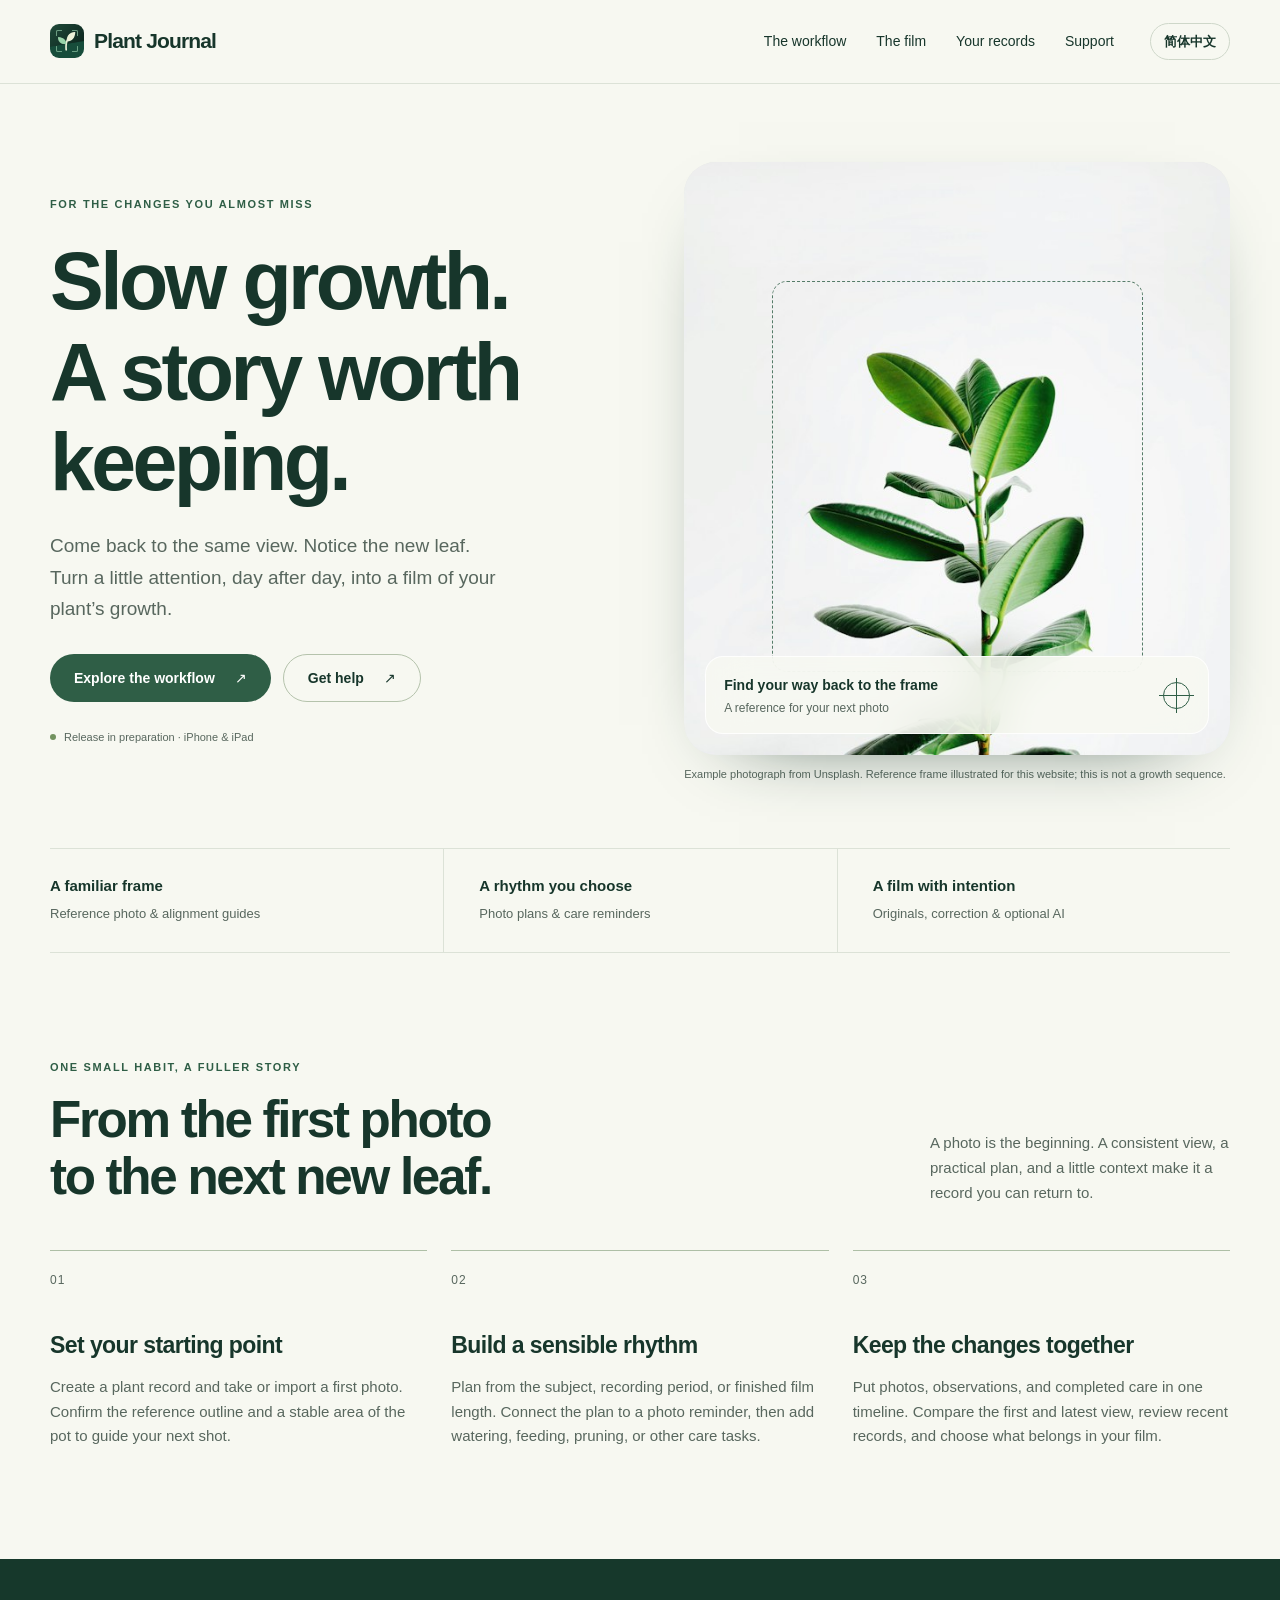
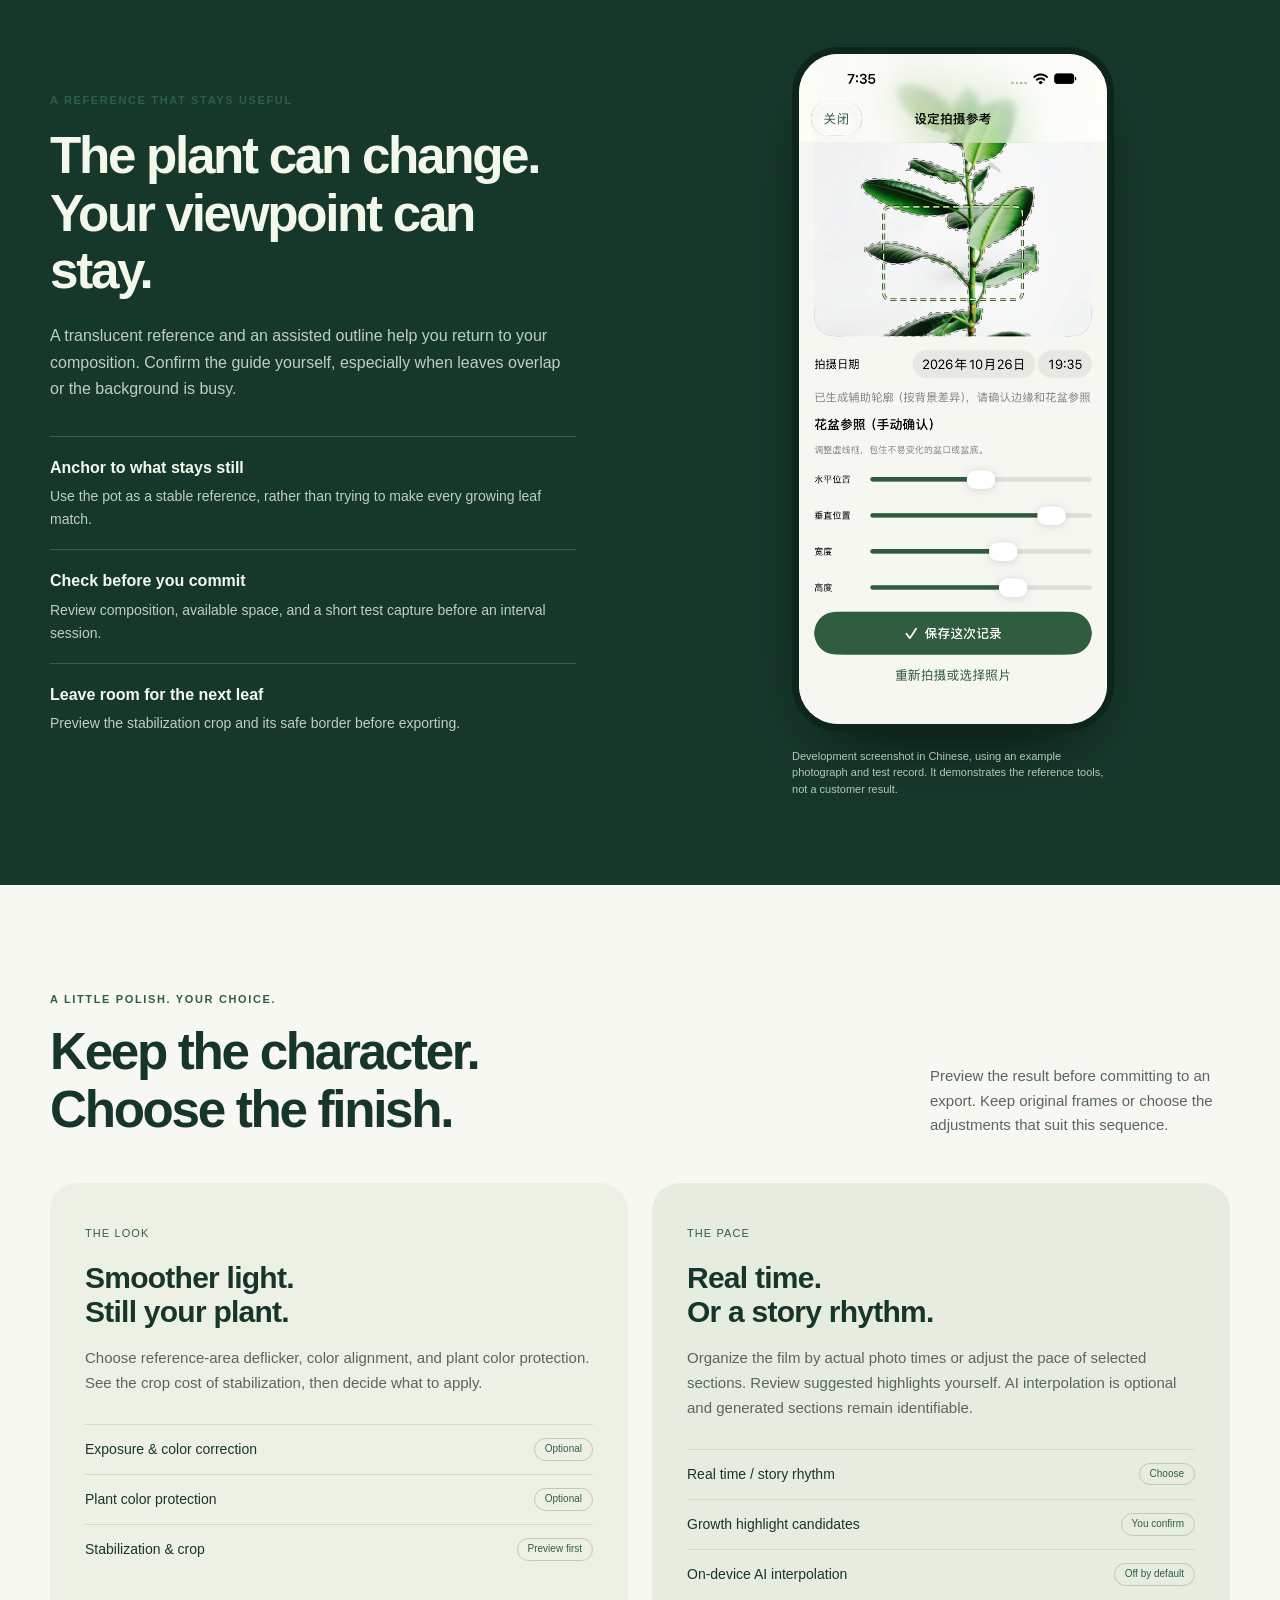
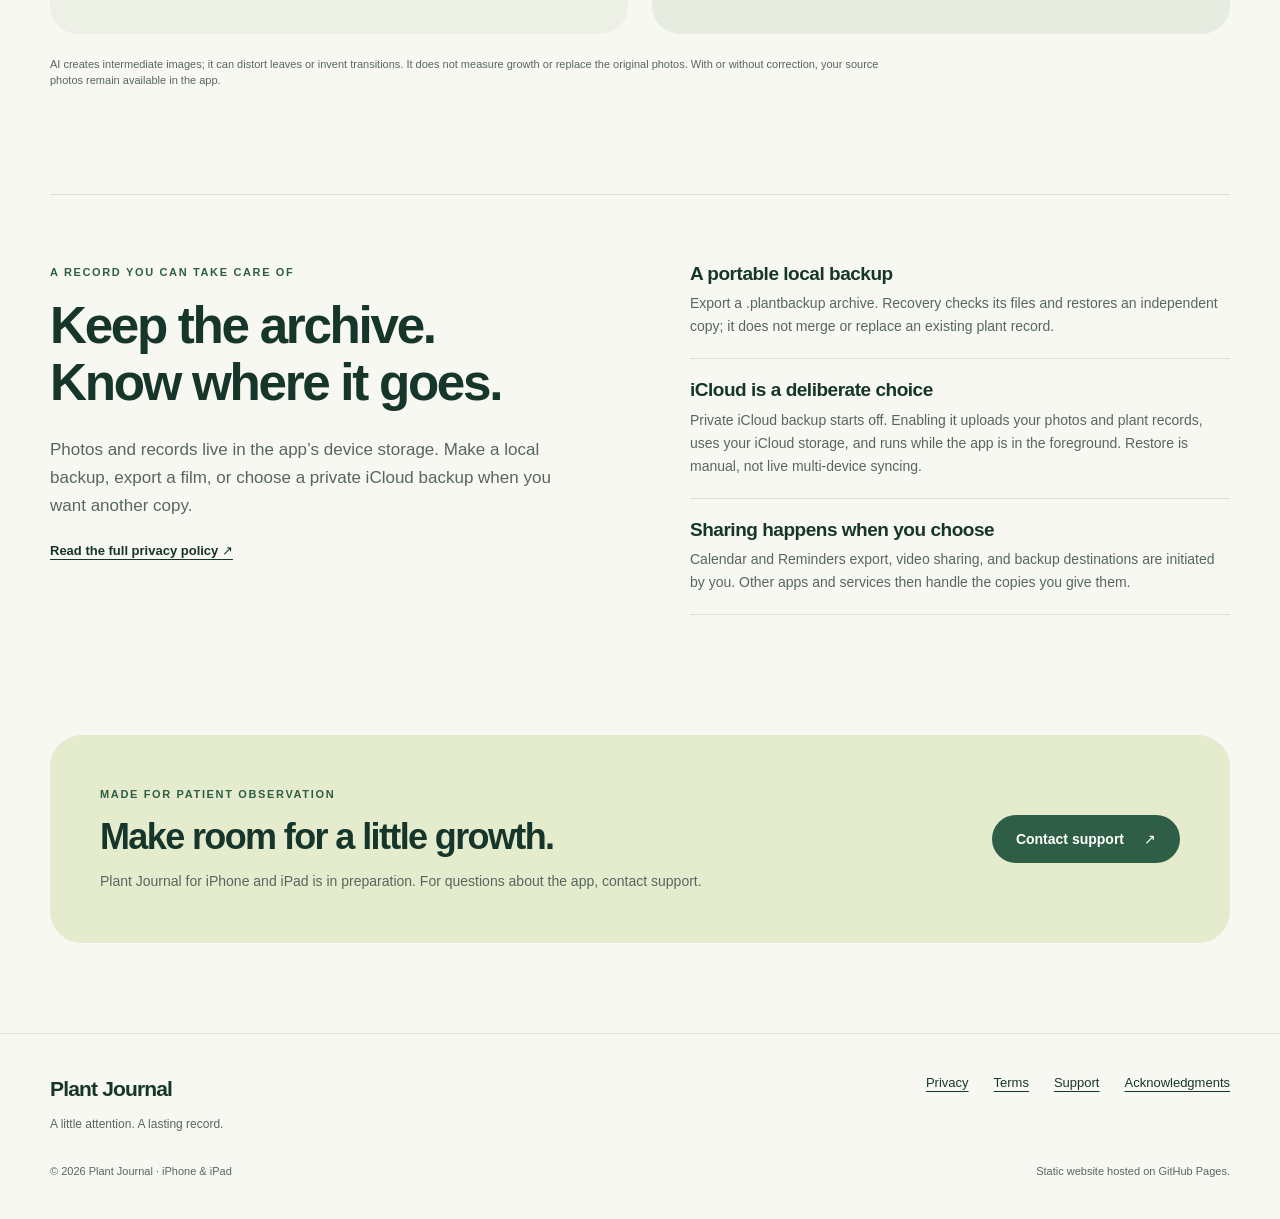
==== en/index.html @ 941551f2 "Publish bilingual Plant Journal website and policies" ====
<!doctype html>
<html lang="en">
<head>
<meta charset="utf-8"><meta name="viewport" content="width=device-width, initial-scale=1">
<title>Plant Journal — Make slow growth visible</title><meta name="description" content="Return to the same view, record plant care, and turn your plant photos into a considered time-lapse. An app for iPhone and iPad, currently in preparation.">
<meta name="theme-color" content="#f7f8f1"><meta name="color-scheme" content="light">
<link rel="canonical" href="https://guogxy.github.io/plant-journal/en/">
<link rel="alternate" hreflang="en" href="https://guogxy.github.io/plant-journal/en/">
<link rel="alternate" hreflang="zh-Hans" href="https://guogxy.github.io/plant-journal/zh/">
<link rel="alternate" hreflang="x-default" href="https://guogxy.github.io/plant-journal/">
<meta property="og:type" content="website"><meta property="og:title" content="Plant Journal — Make slow growth visible">
<meta property="og:description" content="Return to the same view, record plant care, and turn your plant photos into a considered time-lapse. An app for iPhone and iPad, currently in preparation."><meta property="og:url" content="https://guogxy.github.io/plant-journal/en/">
<meta property="og:locale" content="en_US">
<meta property="og:site_name" content="Plant Journal">
<meta name="twitter:card" content="summary"><link rel="stylesheet" href="../assets/site.css">
<link rel="icon" type="image/png" href="../assets/app-icon.png">
<link rel="apple-touch-icon" href="../assets/app-icon.png">
</head>
<body><a class="skip-link" href="#main">Skip to content</a>
<header class="site-header"><div class="wrap nav-inner">
<a class="wordmark" href="../en/" aria-label="Plant Journal"><img class="brand-icon" src="../assets/app-icon.png" width="34" height="34" alt="">Plant Journal</a>
<nav class="nav-links" aria-label="Main navigation"><a href="../en/#workflow">The workflow</a><a href="../en/#editing">The film</a><a href="../en/#data">Your records</a><a href="../en/support/">Support</a></nav>
<a class="language" href="../zh/" hreflang="zh-Hans" lang="zh-Hans" aria-label="切换到简体中文">简体中文</a>
</div></header>
<main id="main">
<div class="wrap"><section class="hero" aria-labelledby="hero-title">
<div class="hero-copy"><p class="eyebrow">For the changes you almost miss</p><h1 id="hero-title">Slow growth.<br>A story worth keeping.</h1><p>Come back to the same view. Notice the new leaf. Turn a little attention, day after day, into a film of your plant’s growth.</p>
<div class="actions"><a class="button" href="#workflow">Explore the workflow</a><a class="button secondary" href="support/">Get help</a></div><span class="status">Release in preparation · iPhone & iPad</span></div>
<figure class="hero-visual"><div class="photo-stage"><img src="../assets/reference-plant.jpg" width="900" height="676" alt="Green plant leaves against a pale background, with an illustrative reference frame" fetchpriority="high"><div class="viewfinder" aria-hidden="true"></div><div class="frame-label" aria-hidden="true"><div><strong>Find your way back to the frame</strong><span>A reference for your next photo</span></div><i class="crosshair"></i></div></div><figcaption class="visual-caption">Example photograph from Unsplash. Reference frame illustrated for this website; this is not a growth sequence.</figcaption></figure>
</section><div class="intro-band"><div class="intro-item"><b>A familiar frame</b><span>Reference photo &amp; alignment guides</span></div><div class="intro-item"><b>A rhythm you choose</b><span>Photo plans &amp; care reminders</span></div><div class="intro-item"><b>A film with intention</b><span>Originals, correction &amp; optional AI</span></div></div>
<section class="workflow" id="workflow" aria-labelledby="workflow-title"><div class="section-heading"><div><p class="eyebrow">One small habit, a fuller story</p><h2 id="workflow-title">From the first photo<br>to the next new leaf.</h2></div><p>A photo is the beginning. A consistent view, a practical plan, and a little context make it a record you can return to.</p></div><div class="workflow-grid"><article class="step"><span class="number">01</span><h3>Set your starting point</h3><p>Create a plant record and take or import a first photo. Confirm the reference outline and a stable area of the pot to guide your next shot.</p></article><article class="step"><span class="number">02</span><h3>Build a sensible rhythm</h3><p>Plan from the subject, recording period, or finished film length. Connect the plan to a photo reminder, then add watering, feeding, pruning, or other care tasks.</p></article><article class="step"><span class="number">03</span><h3>Keep the changes together</h3><p>Put photos, observations, and completed care in one timeline. Compare the first and latest view, review recent records, and choose what belongs in your film.</p></article></div></section></div>
<section class="dark-section" aria-labelledby="alignment-title"><div class="wrap detail-grid"><div class="detail-copy"><p class="eyebrow">A reference that stays useful</p><h2 id="alignment-title">The plant can change.<br>Your viewpoint can stay.</h2><p>A translucent reference and an assisted outline help you return to your composition. Confirm the guide yourself, especially when leaves overlap or the background is busy.</p><ul class="feature-list"><li><b>Anchor to what stays still</b><span>Use the pot as a stable reference, rather than trying to make every growing leaf match.</span></li><li><b>Check before you commit</b><span>Review composition, available space, and a short test capture before an interval session.</span></li><li><b>Leave room for the next leaf</b><span>Preview the stabilization crop and its safe border before exporting.</span></li></ul></div>
<figure class="screenshot-figure"><div class="phone-frame"><img src="../assets/reference-screen.png" width="1206" height="2622" loading="lazy" alt="Development app screen showing an extracted dashed plant outline and adjustable pot reference"></div><figcaption>Development screenshot in Chinese, using an example photograph and test record. It demonstrates the reference tools, not a customer result.</figcaption></figure></div></section>
<div class="wrap"><section class="editing" id="editing" aria-labelledby="editing-title"><div class="section-heading"><div><p class="eyebrow">A little polish. Your choice.</p><h2 id="editing-title">Keep the character.<br>Choose the finish.</h2></div><p>Preview the result before committing to an export. Keep original frames or choose the adjustments that suit this sequence.</p></div><div class="edit-grid"><article class="edit-card"><span class="small-label">The look</span><h3>Smoother light.<br>Still your plant.</h3><p>Choose reference-area deflicker, color alignment, and plant color protection. See the crop cost of stabilization, then decide what to apply.</p><ul class="settings-list"><li><span>Exposure &amp; color correction</span><span class="control-tag">Optional</span></li><li><span>Plant color protection</span><span class="control-tag">Optional</span></li><li><span>Stabilization &amp; crop</span><span class="control-tag">Preview first</span></li></ul></article><article class="edit-card"><span class="small-label">The pace</span><h3>Real time.<br>Or a story rhythm.</h3><p>Organize the film by actual photo times or adjust the pace of selected sections. Review suggested highlights yourself. AI interpolation is optional and generated sections remain identifiable.</p><ul class="settings-list"><li><span>Real time / story rhythm</span><span class="control-tag">Choose</span></li><li><span>Growth highlight candidates</span><span class="control-tag">You confirm</span></li><li><span>On-device AI interpolation</span><span class="control-tag">Off by default</span></li></ul></article></div><p class="visual-caption" style="max-width:850px;margin-top:22px">AI creates intermediate images; it can distort leaves or invent transitions. It does not measure growth or replace the original photos. With or without correction, your source photos remain available in the app.</p></section>
<section class="data-section" id="data" aria-labelledby="data-title"><div class="data-grid"><div><p class="eyebrow">A record you can take care of</p><h2 id="data-title">Keep the archive.<br>Know where it goes.</h2><p>Photos and records live in the app’s device storage. Make a local backup, export a film, or choose a private iCloud backup when you want another copy.</p><a class="text-link" href="privacy/">Read the full privacy policy ↗</a></div><ul class="data-notes"><li><h3>A portable local backup</h3><p>Export a .plantbackup archive. Recovery checks its files and restores an independent copy; it does not merge or replace an existing plant record.</p></li><li><h3>iCloud is a deliberate choice</h3><p>Private iCloud backup starts off. Enabling it uploads your photos and plant records, uses your iCloud storage, and runs while the app is in the foreground. Restore is manual, not live multi-device syncing.</p></li><li><h3>Sharing happens when you choose</h3><p>Calendar and Reminders export, video sharing, and backup destinations are initiated by you. Other apps and services then handle the copies you give them.</p></li></ul></div></section>
<section class="closing" aria-labelledby="closing-title"><div><p class="eyebrow">Made for patient observation</p><h2 id="closing-title">Make room for a little growth.</h2><p>Plant Journal for iPhone and iPad is in preparation. For questions about the app, contact support.</p></div><a class="button" href="support/#contact">Contact support</a></section></div>
</main>
<footer class="site-footer"><div class="wrap">
<div class="footer-top"><div><a class="wordmark" href="../en/">Plant Journal</a><p style="font-size:12px;color:var(--muted);margin-top:8px">A little attention. A lasting record.</p></div><nav class="footer-links" aria-label="Information"><a href="../en/privacy/">Privacy</a><a href="../en/terms/">Terms</a><a href="../en/support/">Support</a><a href="../en/licenses/">Acknowledgments</a></nav></div>
<div class="footer-bottom"><p>© 2026 Plant Journal · iPhone & iPad</p><p>Static website hosted on GitHub Pages.</p></div>
</div></footer>
</body></html>
---- assets/site.css ----
@layer reset, base, layout, components;
@layer reset {
  *, *::before, *::after { box-sizing: border-box; }
  body, h1, h2, h3, p, figure, ul, ol { margin: 0; }
  img { display: block; max-width: 100%; }
  button, input { font: inherit; }
}
@layer base {
  :root { color-scheme: light; --paper: #f7f8f1; --white: #fff; --ink: #17362b; --muted: #58675e; --green: #2f5e46; --line: #dce2d7; --lime: #e4eccd; --dark: #16382b; --radius: 28px; }
  html { scroll-behavior: smooth; scroll-padding-top: 105px; }
  body { background: var(--paper); color: var(--ink); font: 17px/1.65 -apple-system, BlinkMacSystemFont, "Segoe UI", sans-serif; -webkit-font-smoothing: antialiased; }
  :lang(zh-Hans) { font-family: -apple-system, BlinkMacSystemFont, "PingFang SC", "Microsoft YaHei", sans-serif; }
  a { color: inherit; text-decoration-thickness: 1px; text-underline-offset: 4px; }
  a:hover { text-decoration-thickness: 2px; }
  :focus-visible { outline: 3px solid #947c2b; outline-offset: 5px; border-radius: 4px; }
  ::selection { background: #dbe7bc; color: #153728; }
  h1, h2, h3 { font-weight: 570; line-height: 1.12; letter-spacing: -.045em; text-wrap: balance; }
  h1 { font-size: clamp(46px, 6.3vw, 85px); }
  h2 { font-size: clamp(34px, 4vw, 54px); }
  h3 { font-size: 23px; letter-spacing: -.025em; }
  p { text-wrap: pretty; }
  @media (prefers-reduced-motion: reduce) { html { scroll-behavior: auto; } *, *::before, *::after { transition: none !important; animation: none !important; } }
}
@layer layout {
  .wrap { width: min(1180px, calc(100% - 80px)); margin-inline: auto; }
  .site-header { position: sticky; top: 0; z-index: 10; border-bottom: 1px solid var(--line); background: rgba(247,248,241,.91); -webkit-backdrop-filter: blur(18px); backdrop-filter: blur(18px); }
  .nav-inner { min-height: 83px; display: flex; align-items: center; gap: 36px; }
  .wordmark { font-size: 21px; font-weight: 650; letter-spacing: -.04em; text-decoration: none; white-space: nowrap; display: inline-flex; align-items: center; gap: 10px; }
  .brand-icon { width: 34px; height: 34px; border-radius: 9px; }
  .nav-links { display: flex; align-items: center; gap: 30px; margin-left: auto; }
  .nav-links a { font-size: 14px; text-decoration: none; padding-block: 12px; }
  .nav-links a:hover, .nav-links [aria-current] { text-decoration: underline; }
  .language { font-size: 13px; font-weight: 600; text-decoration: none; border: 1px solid #ced7c9; border-radius: 100px; padding: 7px 13px; white-space: nowrap; }
  .hero { display: grid; grid-template-columns: 1.03fr 1fr; align-items: center; gap: 72px; padding: 78px 0 65px; }
  .hero h1 { margin: 23px 0; max-width: 640px; }
  .hero-copy > p { max-width: 490px; font-size: 19px; color: var(--muted); }
  .actions { display: flex; gap: 12px; flex-wrap: wrap; margin: 30px 0 19px; }
  .hero-visual { position: relative; }
  .photo-stage { position: relative; border-radius: 32px; overflow: hidden; background: #e8ece5; aspect-ratio: .92; box-shadow: 0 25px 80px -55px #17362b; }
  .photo-stage > img { width: 100%; height: 100%; object-fit: cover; object-position: 51% 50%; }
  .viewfinder { position: absolute; inset: 20% 16% 14%; border: 1.5px dashed rgba(47,94,70,.8); border-radius: 15px; pointer-events: none; }
  .frame-label { position: absolute; bottom: 21px; left: 21px; right: 21px; border: 1px solid rgba(255,255,255,.8); background: rgba(247,248,241,.85); -webkit-backdrop-filter: blur(20px); backdrop-filter: blur(20px); border-radius: 18px; padding: 14px 18px; display: flex; align-items: center; justify-content: space-between; gap: 16px; }
  .frame-label span { display: block; font-size: 12px; color: var(--muted); }
  .frame-label strong { font-size: 14px; font-weight: 600; }
  .frame-label .crosshair { flex: 0 0 27px; width: 27px; height: 27px; border: 1px solid var(--green); border-radius: 50%; position: relative; }
  .crosshair::before, .crosshair::after { content: ""; position: absolute; background: var(--green); }
  .crosshair::before { width: 1px; height: 35px; left: 12px; top: -5px; }
  .crosshair::after { width: 35px; height: 1px; left: -5px; top: 12px; }
  .visual-caption { font-size: 11px; color: var(--muted); margin-top: 11px; line-height: 1.5; }
  .intro-band { border-top: 1px solid var(--line); border-bottom: 1px solid var(--line); display: grid; grid-template-columns: repeat(3,1fr); margin-bottom: 105px; }
  .intro-item { padding: 25px 25px 25px 0; }
  .intro-item + .intro-item { padding-left: 35px; border-left: 1px solid var(--line); }
  .intro-item b { font-weight: 550; font-size: 15px; display: block; }
  .intro-item span { font-size: 13px; color: var(--muted); }
  .section-heading { display: flex; align-items: end; justify-content: space-between; gap: 50px; margin-bottom: 45px; }
  .section-heading h2 { max-width: 680px; margin-top: 15px; }
  .section-heading > p { max-width: 300px; color: var(--muted); font-size: 15px; }
  .workflow { padding-bottom: 110px; }
  .workflow-grid { display: grid; grid-template-columns: 1fr 1fr 1fr; gap: 24px; }
  .step { border-top: 1px solid #aebfa6; padding-top: 20px; }
  .step .number { font-size: 12px; letter-spacing: .08em; color: var(--muted); display: block; margin-bottom: 42px; }
  .step h3 { margin-bottom: 16px; }
  .step p { font-size: 15px; color: var(--muted); }
  .dark-section { background: var(--dark); color: #f4f8eb; padding-block: 88px; }
  .dark-section .eyebrow { color: #c0d59f; }
  .detail-grid { display: grid; grid-template-columns: .95fr 1fr; align-items: center; gap: 100px; }
  .detail-copy h2 { margin: 18px 0 24px; }
  .detail-copy > p { color: #becfc0; font-size: 16px; }
  .feature-list { list-style: none; padding: 0; margin: 33px 0 0; }
  .feature-list li { border-top: 1px solid #3e5949; padding: 18px 0; }
  .feature-list b { font-weight: 550; font-size: 16px; display: block; }
  .feature-list span { color: #becfc0; font-size: 14px; display: block; margin-top: 4px; }
  .screenshot-figure { max-width: 322px; margin-inline: auto; }
  .phone-frame { border: 7px solid #0e251c; border-radius: 46px; overflow: hidden; box-shadow: 0 30px 80px -40px #000; background: var(--paper); }
  .phone-frame img { width: 100%; height: auto; }
  .screenshot-figure figcaption { color: #b4c7b9; font-size: 11px; margin-top: 17px; line-height: 1.5; }
  .editing { padding-block: 105px; }
  .edit-grid { display: grid; grid-template-columns: 1fr 1fr; gap: 24px; }
  .edit-card { padding: 35px; border-radius: var(--radius); background: #edf0e4; }
  .edit-card:nth-child(2) { background: #e6ecdf; }
  .edit-card .small-label { font-size: 11px; text-transform: uppercase; letter-spacing: .1em; color: var(--green); }
  .edit-card h3 { font-size: 30px; margin: 15px 0 18px; }
  .edit-card p { font-size: 15px; color: var(--muted); }
  .settings-list { list-style: none; padding: 0; margin-top: 28px; }
  .settings-list li { display: flex; justify-content: space-between; align-items: center; border-top: 1px solid #d2dbc9; gap: 16px; padding-block: 13px; font-size: 14px; }
  .control-tag { border: 1px solid #becbb3; border-radius: 100px; padding: 2px 10px; font-size: 10px; white-space: nowrap; color: var(--green); }
  .data-section { border-top: 1px solid var(--line); padding: 20px 0 100px; }
  .data-grid { display: grid; grid-template-columns: 1fr 1fr; gap: 100px; padding-top: 48px; }
  .data-grid h2 { margin: 16px 0 24px; }
  .data-grid p { color: var(--muted); }
  .data-notes { list-style: none; padding: 0; }
  .data-notes li { padding: 0 0 20px 0; margin-bottom: 20px; border-bottom: 1px solid var(--line); }
  .data-notes h3 { font-size: 19px; margin-bottom: 8px; }
  .data-notes p { font-size: 14px; }
  .closing { padding: 50px; border-radius: 32px; background: var(--lime); margin-bottom: 90px; display: flex; align-items: center; justify-content: space-between; gap: 40px; }
  .closing h2 { font-size: 36px; margin: 13px 0; }
  .closing p { color: var(--muted); font-size: 14px; }
  .site-footer { border-top: 1px solid var(--line); padding-block: 38px; }
  .footer-top { display: flex; justify-content: space-between; align-items: start; gap: 30px; }
  .footer-links { display: flex; flex-wrap: wrap; gap: 12px 25px; font-size: 13px; }
  .footer-bottom { display: flex; justify-content: space-between; gap: 30px; color: var(--muted); font-size: 11px; margin-top: 28px; }
  .document-header { padding: 70px 0 48px; border-bottom: 1px solid var(--line); }
  .document-header h1 { font-size: clamp(42px,5.2vw,68px); margin: 17px 0 24px; }
  .document-header p { max-width: 770px; color: var(--muted); font-size: 19px; }
  .document-header .date { font-size: 12px; margin-top: 25px; }
  .document-grid { display: grid; grid-template-columns: 230px minmax(0,740px); gap: 75px; padding-block: 55px 100px; }
  .toc { position: sticky; top: 112px; align-self: start; }
  .toc > p { font-size: 11px; text-transform: uppercase; letter-spacing: .12em; color: var(--muted); margin-bottom: 18px; }
  .toc ol { padding-left: 18px; color: var(--muted); font-size: 13px; }
  .toc li { padding-bottom: 10px; }
  .toc a { text-decoration: none; }
  .toc a:hover { text-decoration: underline; }
  .prose section { margin-bottom: 44px; }
  .prose h2 { font-size: 28px; margin-bottom: 19px; letter-spacing: -.025em; }
  .prose h3 { font-size: 19px; margin: 24px 0 13px; }
  .prose p, .prose li { font-size: 15px; color: #43544a; }
  .prose p + p, .prose p + ul, .prose p + ol, .prose ul + p, .prose ol + p { margin-top: 15px; }
  .prose ul, .prose ol { padding-left: 22px; }
  .prose li + li { margin-top: 9px; }
  .prose strong { color: var(--ink); font-weight: 600; }
  .prose .callout { padding: 22px 25px; background: #e9eedf; border-radius: 20px; margin: 25px 0; }
  .license-text { white-space: pre-wrap; overflow-wrap: anywhere; font: 12px/1.75 ui-monospace, SFMono-Regular, Menlo, monospace; border: 1px solid var(--line); padding: 25px; border-radius: 18px; color: #43544a; }
  .contact-box { border: 1px solid #bacab0; border-radius: 22px; padding: 25px; margin-top: 25px; }
  .contact-box a { overflow-wrap: anywhere; }
  .chooser { min-height: 72vh; display: flex; align-items: center; max-width: 800px; padding-block: 80px; }
  .chooser h1 { font-size: clamp(44px,6vw,75px); margin: 24px 0; }
  .chooser p { color: var(--muted); }
  @media (max-width: 1000px) {
    .hero { gap: 35px; }
    .detail-grid, .data-grid { gap: 55px; }
    .document-grid { grid-template-columns: 180px minmax(0,1fr); gap: 45px; }
    .nav-links { gap: 22px; }
  }
  @media (max-width: 760px) {
    .wrap { width: calc(100% - 40px); }
    .nav-inner { min-height: 72px; gap: 14px; flex-wrap: wrap; padding-block: 15px 10px; }
    .wordmark { font-size: 20px; }
    .language { margin-left: auto; order: 1; }
    .nav-links { order: 2; width: 100%; justify-content: space-between; margin: 0; gap: 12px; }
    .nav-links a { font-size: 12px; padding: 3px 0; }
    .hero { grid-template-columns: 1fr; gap: 40px; padding-block: 43px 35px; }
    .hero h1 { margin: 20px 0; font-size: clamp(47px,11.7vw,70px); max-width: 580px; }
    .hero-copy > p { font-size: 17px; }
    .photo-stage { max-height: 560px; aspect-ratio: 1.1; }
    .intro-band { grid-template-columns: 1fr; margin-bottom: 65px; }
    .intro-item, .intro-item + .intro-item { border-left: 0; padding: 15px 0; display: flex; justify-content: space-between; gap: 15px; }
    .intro-item + .intro-item { border-top: 1px solid var(--line); }
    .intro-item b, .intro-item span { font-size: 12px; }
    .section-heading { display: block; margin-bottom: 30px; }
    .section-heading > p { max-width: 480px; margin-top: 22px; }
    .workflow { padding-bottom: 65px; }
    .workflow-grid { grid-template-columns: 1fr; gap: 30px; }
    .step .number { margin-bottom: 18px; }
    .step h3 { font-size: 25px; }
    .dark-section { padding-block: 58px; }
    .detail-grid, .data-grid, .edit-grid { grid-template-columns: 1fr; gap: 40px; }
    .screenshot-figure { max-width: 290px; }
    .editing { padding-block: 65px; }
    .edit-card { padding: 27px; }
    .data-section { padding-bottom: 40px; }
    .data-grid { padding-top: 35px; }
    .closing { padding: 30px; display: block; margin-bottom: 55px; }
    .closing h2 { font-size: 31px; }
    .closing .button { margin-top: 25px; }
    .footer-top, .footer-bottom { display: block; }
    .footer-links { margin-top: 25px; }
    .footer-bottom > :last-child { margin-top: 8px; }
    .document-header { padding: 43px 0 32px; }
    .document-header p { font-size: 16px; }
    .document-grid { display: block; padding-block: 32px 50px; }
    .toc { position: static; border-bottom: 1px solid var(--line); padding-bottom: 22px; margin-bottom: 35px; }
    .toc ol { display: flex; flex-wrap: wrap; gap: 8px 22px; list-style: none; padding: 0; }
    .toc li { padding: 0; }
    .prose h2 { font-size: 25px; }
  }
}
@layer components {
  .eyebrow { font-size: 11px; letter-spacing: .15em; text-transform: uppercase; font-weight: 650; color: var(--green); }
  :lang(zh-Hans) .eyebrow { letter-spacing: .16em; }
  .status { display: inline-flex; align-items: center; gap: 8px; font-size: 11px; color: var(--muted); }
  .status::before { content: ""; width: 6px; height: 6px; background: #72925f; border-radius: 50%; }
  .button { display: inline-flex; align-items: center; justify-content: center; min-height: 48px; border-radius: 100px; background: var(--green); color: #fff; text-decoration: none; padding: 11px 24px; font-size: 14px; font-weight: 550; gap: 20px; }
  .button::after { content: "↗"; }
  .button:hover { background: #224d37; text-decoration: none; }
  .button.secondary { background: transparent; border: 1px solid #b5c3ac; color: var(--ink); }
  .button.secondary:hover { background: #e8edde; }
  .text-link { font-size: 13px; font-weight: 550; display: inline-block; margin-top: 20px; }
  .skip-link { position: absolute; left: 15px; top: -100px; background: var(--dark); color: #fff; padding: 10px 20px; z-index: 30; }
  .skip-link:focus { top: 10px; }
}
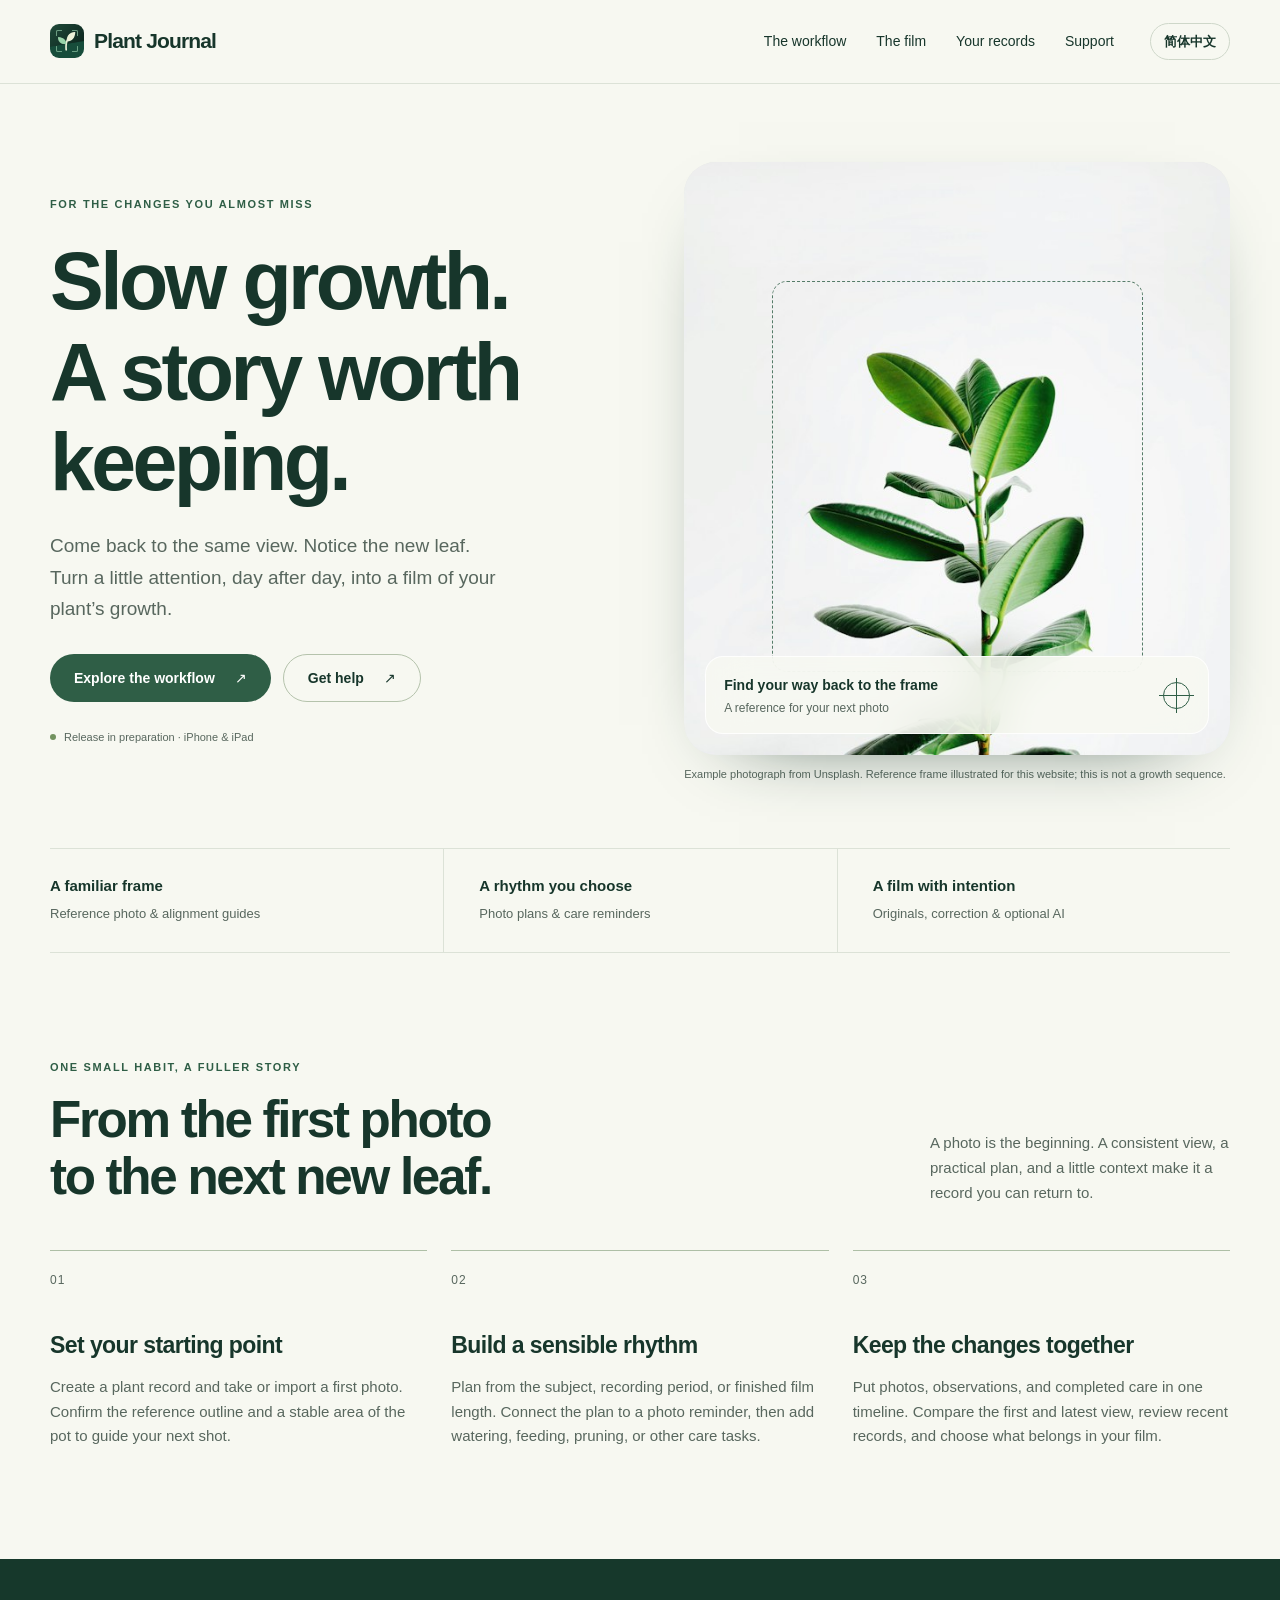
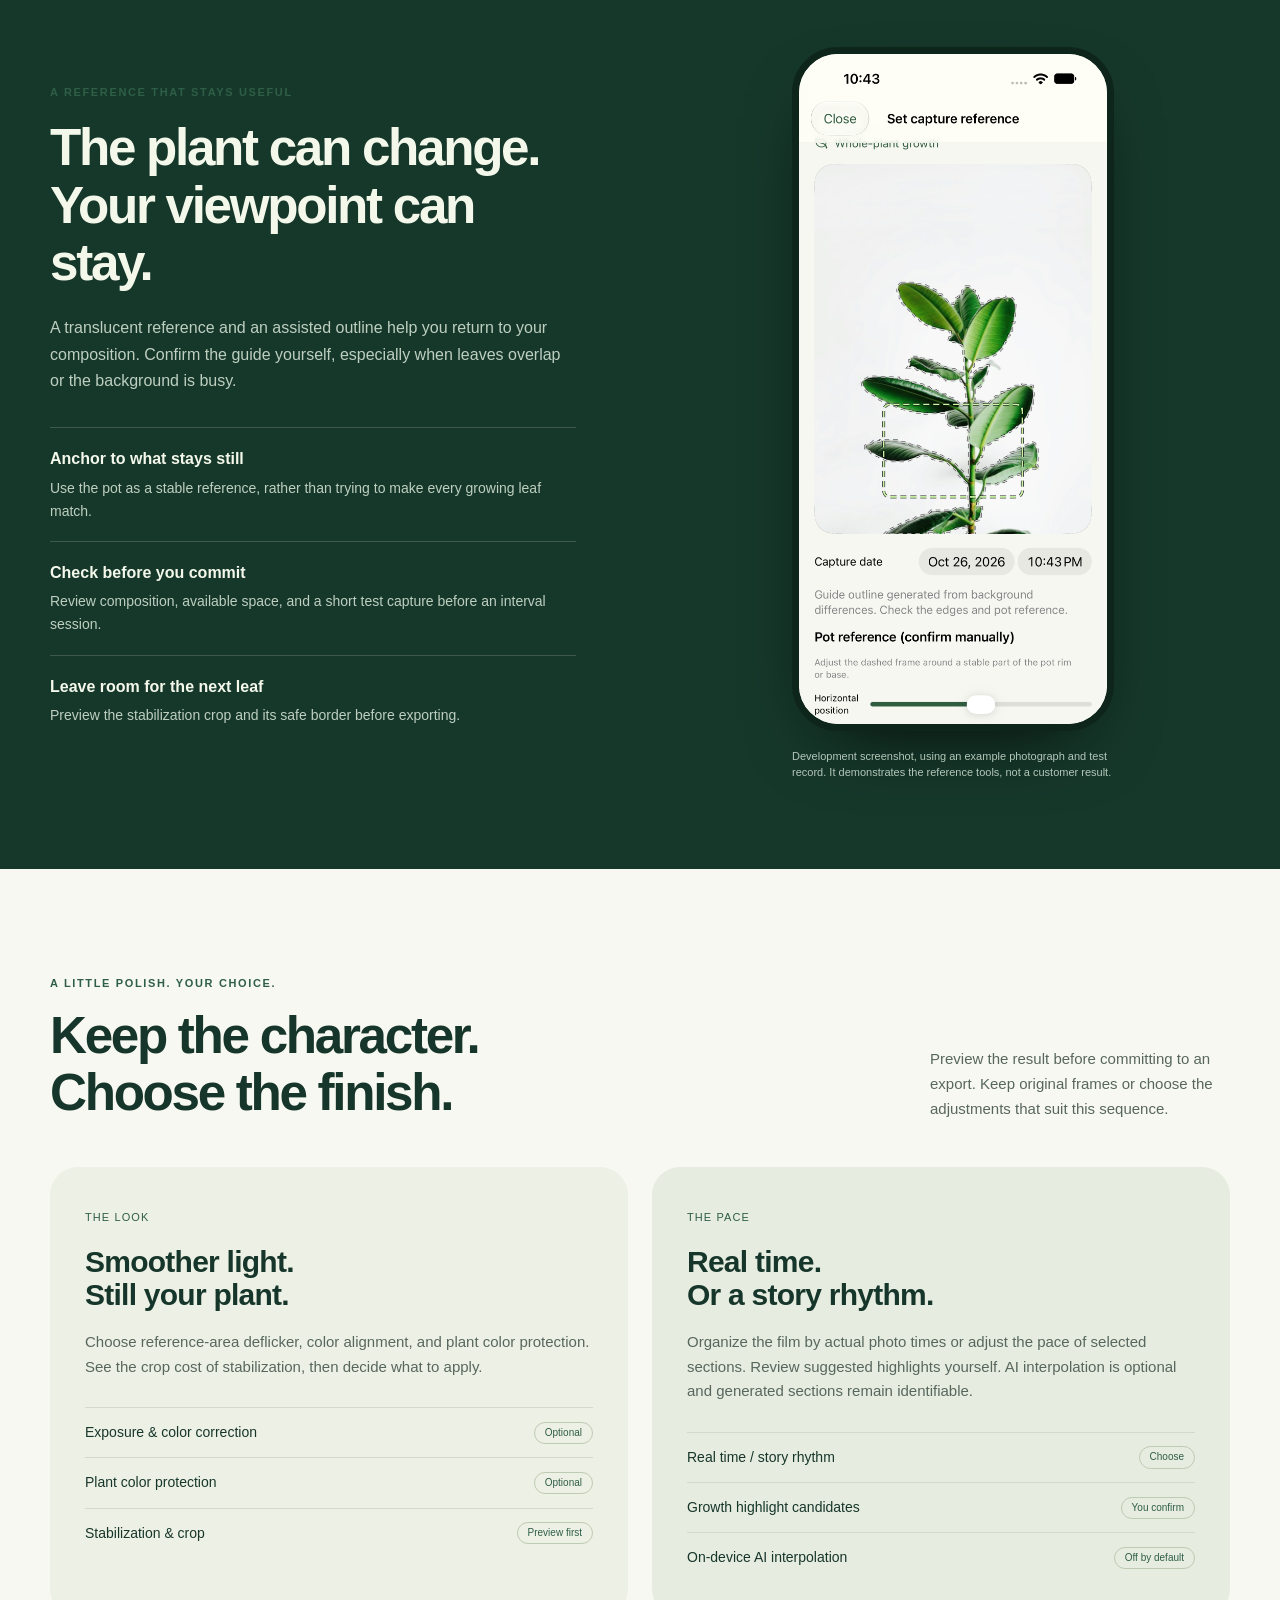
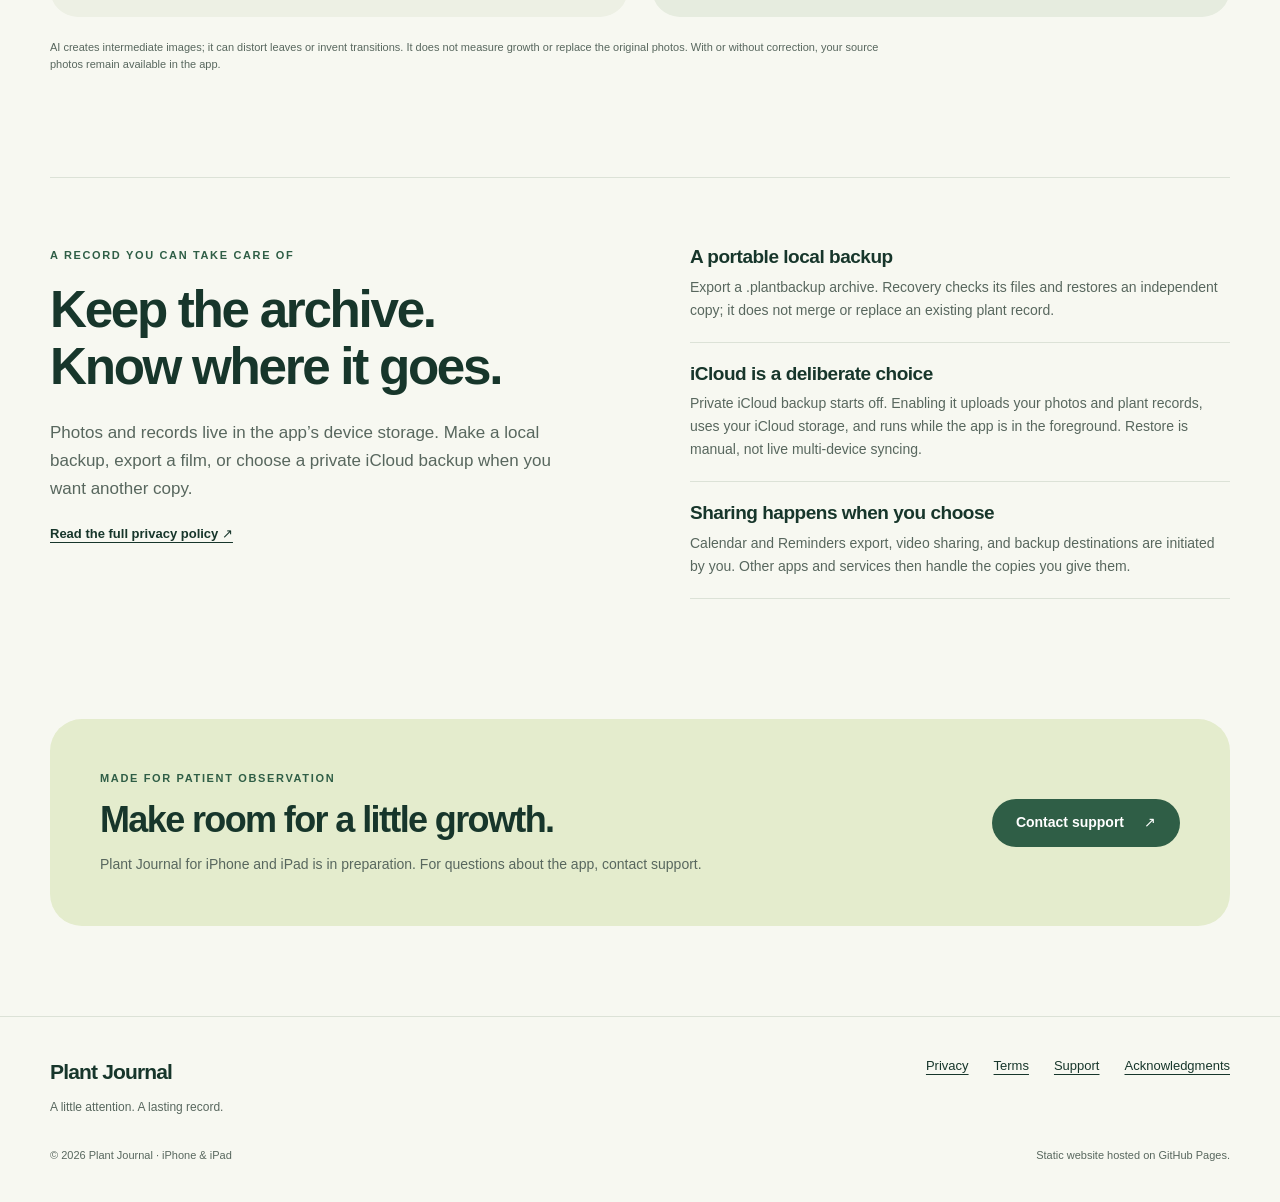
==== commit 862c6d96: "Use the actual English capture screen and approved icon on every page" ====
--- a/en/index.html
+++ b/en/index.html
@@ -30,7 +30,7 @@
 </section><div class="intro-band"><div class="intro-item"><b>A familiar frame</b><span>Reference photo &amp; alignment guides</span></div><div class="intro-item"><b>A rhythm you choose</b><span>Photo plans &amp; care reminders</span></div><div class="intro-item"><b>A film with intention</b><span>Originals, correction &amp; optional AI</span></div></div>
 <section class="workflow" id="workflow" aria-labelledby="workflow-title"><div class="section-heading"><div><p class="eyebrow">One small habit, a fuller story</p><h2 id="workflow-title">From the first photo<br>to the next new leaf.</h2></div><p>A photo is the beginning. A consistent view, a practical plan, and a little context make it a record you can return to.</p></div><div class="workflow-grid"><article class="step"><span class="number">01</span><h3>Set your starting point</h3><p>Create a plant record and take or import a first photo. Confirm the reference outline and a stable area of the pot to guide your next shot.</p></article><article class="step"><span class="number">02</span><h3>Build a sensible rhythm</h3><p>Plan from the subject, recording period, or finished film length. Connect the plan to a photo reminder, then add watering, feeding, pruning, or other care tasks.</p></article><article class="step"><span class="number">03</span><h3>Keep the changes together</h3><p>Put photos, observations, and completed care in one timeline. Compare the first and latest view, review recent records, and choose what belongs in your film.</p></article></div></section></div>
 <section class="dark-section" aria-labelledby="alignment-title"><div class="wrap detail-grid"><div class="detail-copy"><p class="eyebrow">A reference that stays useful</p><h2 id="alignment-title">The plant can change.<br>Your viewpoint can stay.</h2><p>A translucent reference and an assisted outline help you return to your composition. Confirm the guide yourself, especially when leaves overlap or the background is busy.</p><ul class="feature-list"><li><b>Anchor to what stays still</b><span>Use the pot as a stable reference, rather than trying to make every growing leaf match.</span></li><li><b>Check before you commit</b><span>Review composition, available space, and a short test capture before an interval session.</span></li><li><b>Leave room for the next leaf</b><span>Preview the stabilization crop and its safe border before exporting.</span></li></ul></div>
-<figure class="screenshot-figure"><div class="phone-frame"><img src="../assets/reference-screen.png" width="1206" height="2622" loading="lazy" alt="Development app screen showing an extracted dashed plant outline and adjustable pot reference"></div><figcaption>Development screenshot in Chinese, using an example photograph and test record. It demonstrates the reference tools, not a customer result.</figcaption></figure></div></section>
+<figure class="screenshot-figure"><div class="phone-frame"><img src="../assets/reference-screen-en.png" width="1206" height="2622" loading="lazy" alt="Development app screen showing an extracted dashed plant outline and adjustable pot reference"></div><figcaption>Development screenshot, using an example photograph and test record. It demonstrates the reference tools, not a customer result.</figcaption></figure></div></section>
 <div class="wrap"><section class="editing" id="editing" aria-labelledby="editing-title"><div class="section-heading"><div><p class="eyebrow">A little polish. Your choice.</p><h2 id="editing-title">Keep the character.<br>Choose the finish.</h2></div><p>Preview the result before committing to an export. Keep original frames or choose the adjustments that suit this sequence.</p></div><div class="edit-grid"><article class="edit-card"><span class="small-label">The look</span><h3>Smoother light.<br>Still your plant.</h3><p>Choose reference-area deflicker, color alignment, and plant color protection. See the crop cost of stabilization, then decide what to apply.</p><ul class="settings-list"><li><span>Exposure &amp; color correction</span><span class="control-tag">Optional</span></li><li><span>Plant color protection</span><span class="control-tag">Optional</span></li><li><span>Stabilization &amp; crop</span><span class="control-tag">Preview first</span></li></ul></article><article class="edit-card"><span class="small-label">The pace</span><h3>Real time.<br>Or a story rhythm.</h3><p>Organize the film by actual photo times or adjust the pace of selected sections. Review suggested highlights yourself. AI interpolation is optional and generated sections remain identifiable.</p><ul class="settings-list"><li><span>Real time / story rhythm</span><span class="control-tag">Choose</span></li><li><span>Growth highlight candidates</span><span class="control-tag">You confirm</span></li><li><span>On-device AI interpolation</span><span class="control-tag">Off by default</span></li></ul></article></div><p class="visual-caption" style="max-width:850px;margin-top:22px">AI creates intermediate images; it can distort leaves or invent transitions. It does not measure growth or replace the original photos. With or without correction, your source photos remain available in the app.</p></section>
 <section class="data-section" id="data" aria-labelledby="data-title"><div class="data-grid"><div><p class="eyebrow">A record you can take care of</p><h2 id="data-title">Keep the archive.<br>Know where it goes.</h2><p>Photos and records live in the app’s device storage. Make a local backup, export a film, or choose a private iCloud backup when you want another copy.</p><a class="text-link" href="privacy/">Read the full privacy policy ↗</a></div><ul class="data-notes"><li><h3>A portable local backup</h3><p>Export a .plantbackup archive. Recovery checks its files and restores an independent copy; it does not merge or replace an existing plant record.</p></li><li><h3>iCloud is a deliberate choice</h3><p>Private iCloud backup starts off. Enabling it uploads your photos and plant records, uses your iCloud storage, and runs while the app is in the foreground. Restore is manual, not live multi-device syncing.</p></li><li><h3>Sharing happens when you choose</h3><p>Calendar and Reminders export, video sharing, and backup destinations are initiated by you. Other apps and services then handle the copies you give them.</p></li></ul></div></section>
 <section class="closing" aria-labelledby="closing-title"><div><p class="eyebrow">Made for patient observation</p><h2 id="closing-title">Make room for a little growth.</h2><p>Plant Journal for iPhone and iPad is in preparation. For questions about the app, contact support.</p></div><a class="button" href="support/#contact">Contact support</a></section></div>
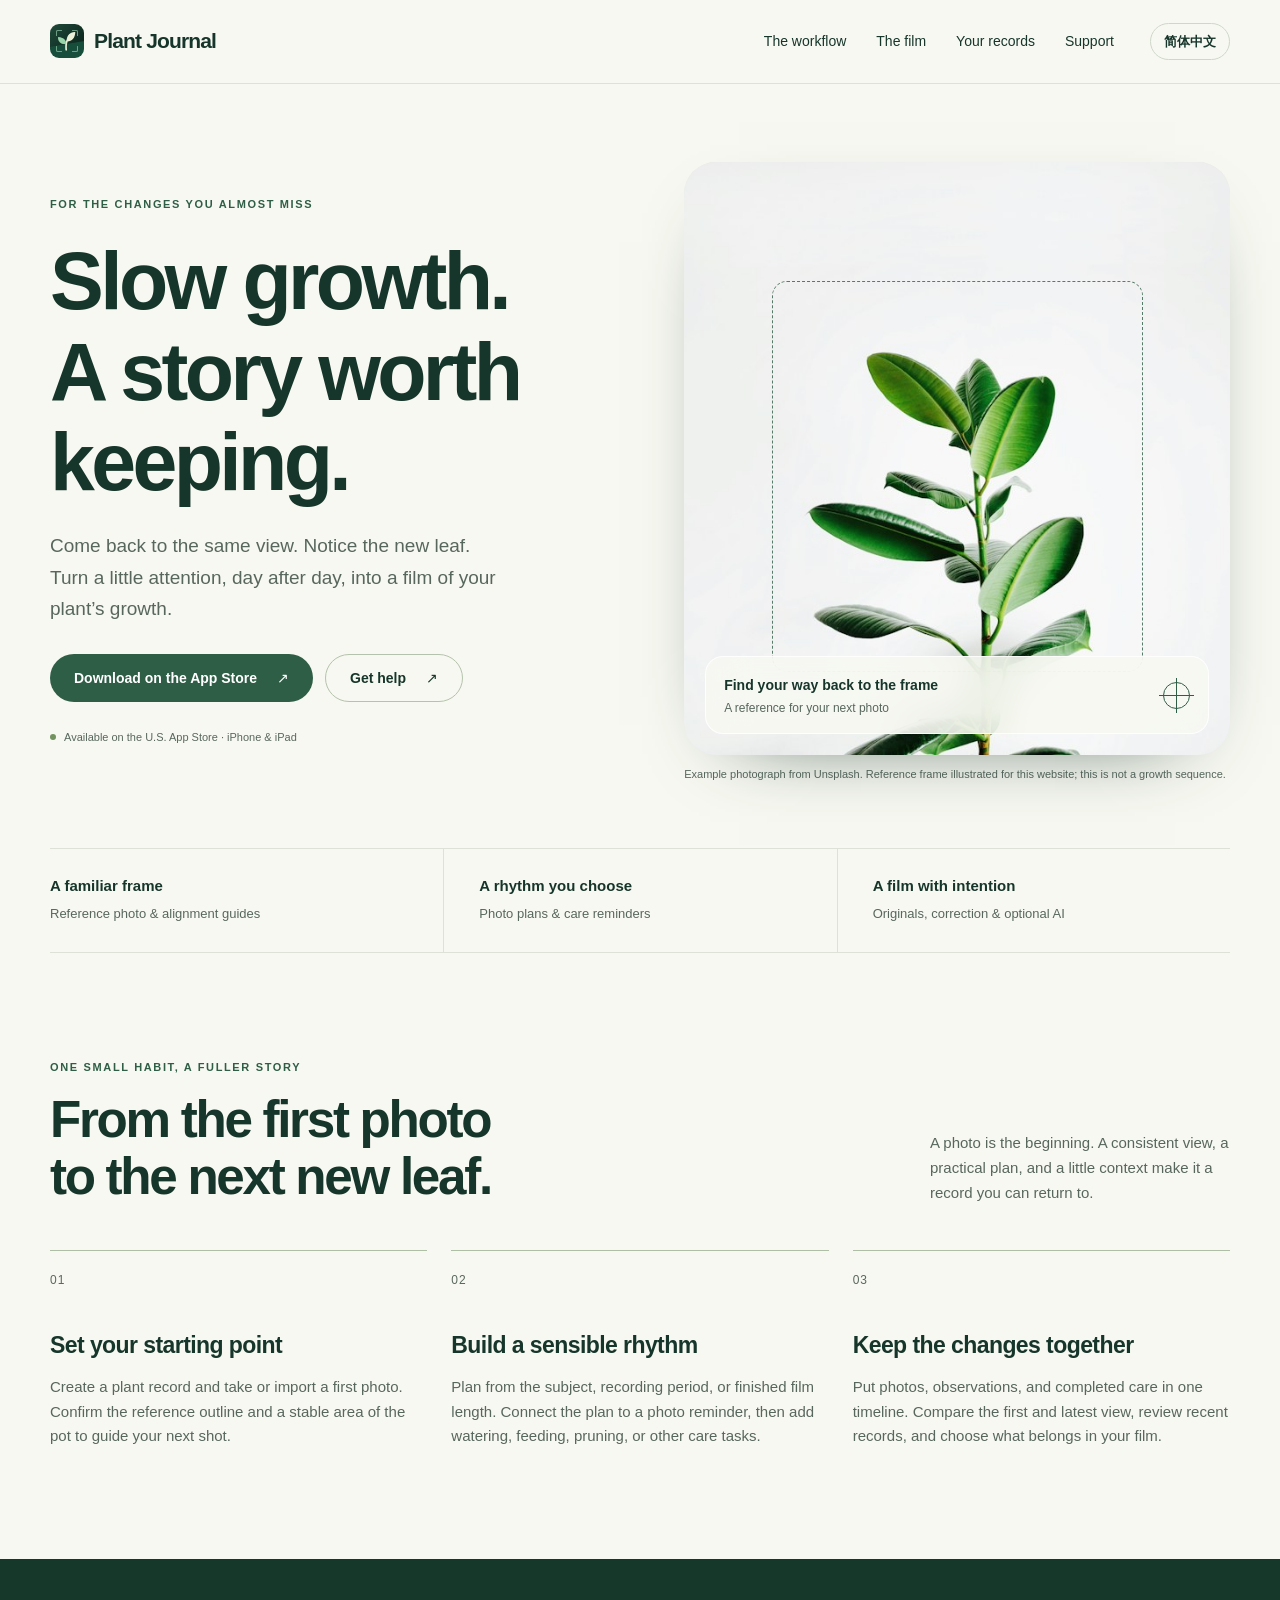
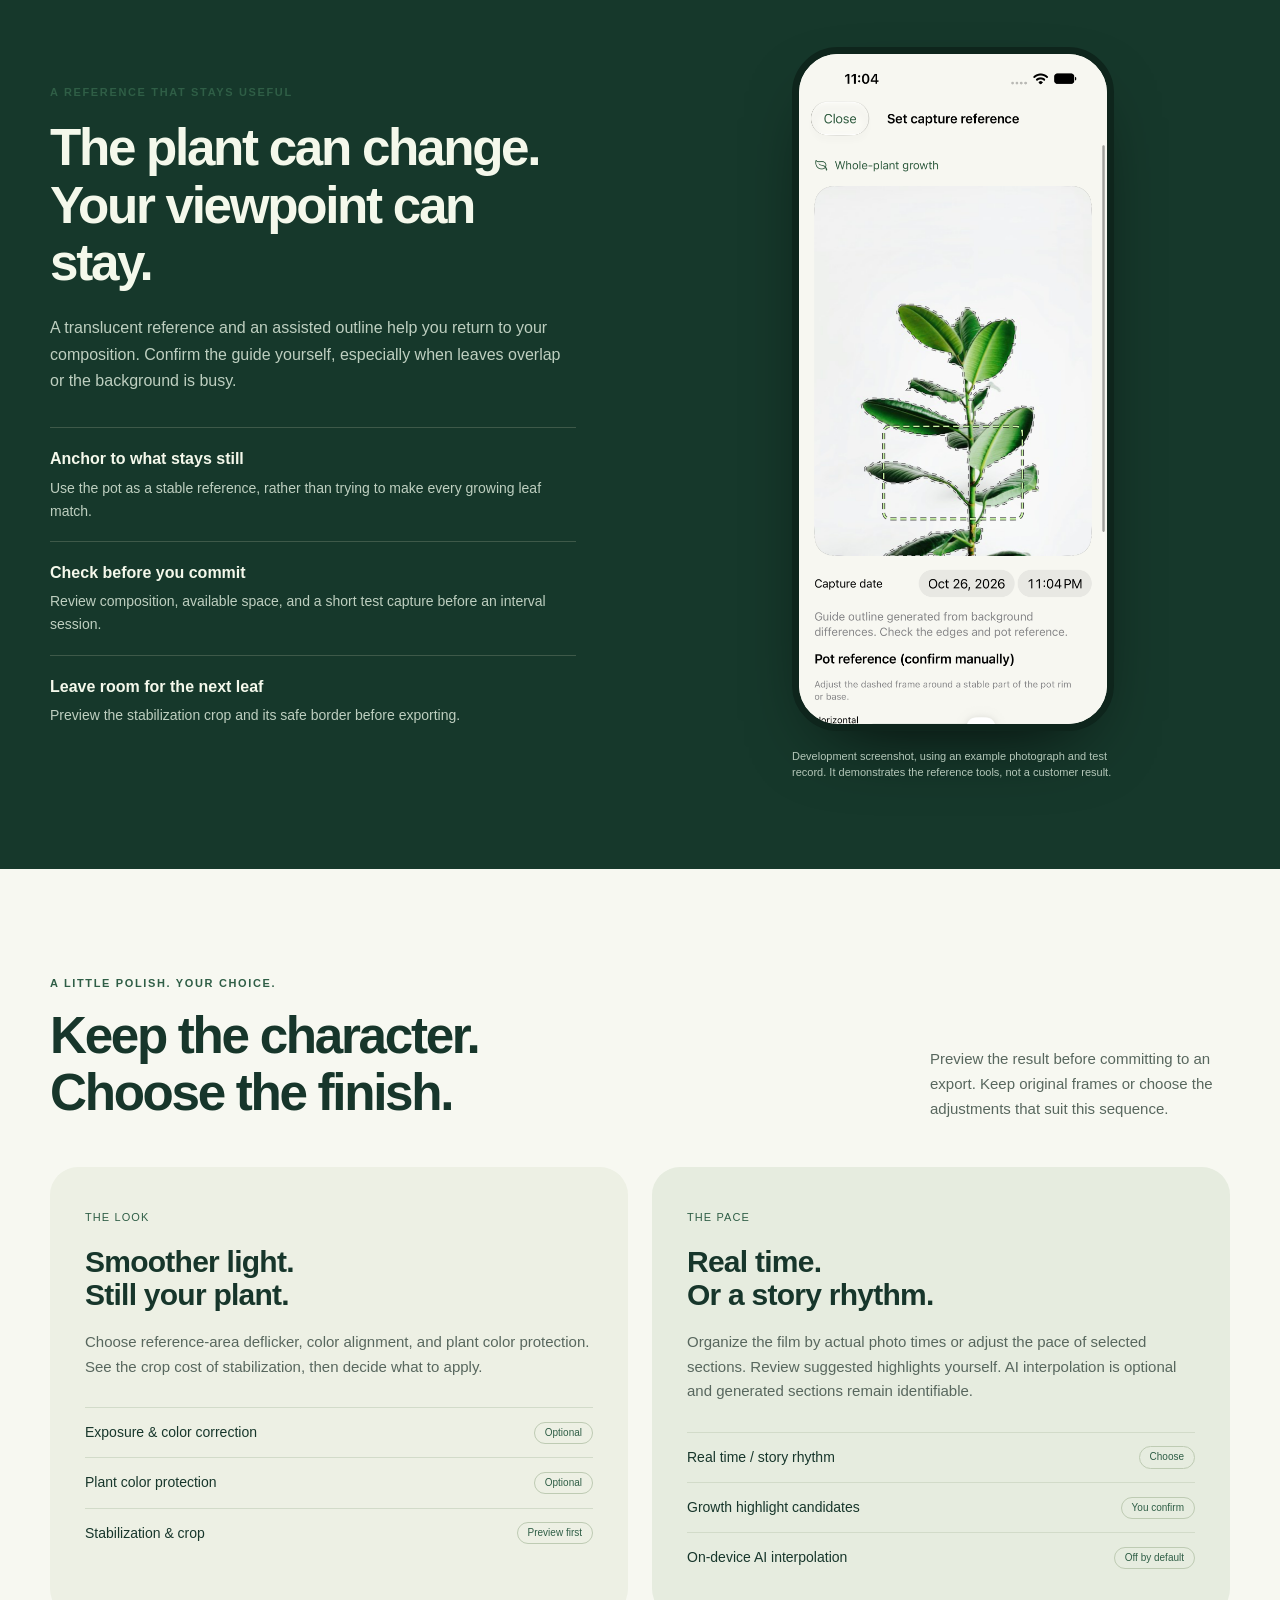
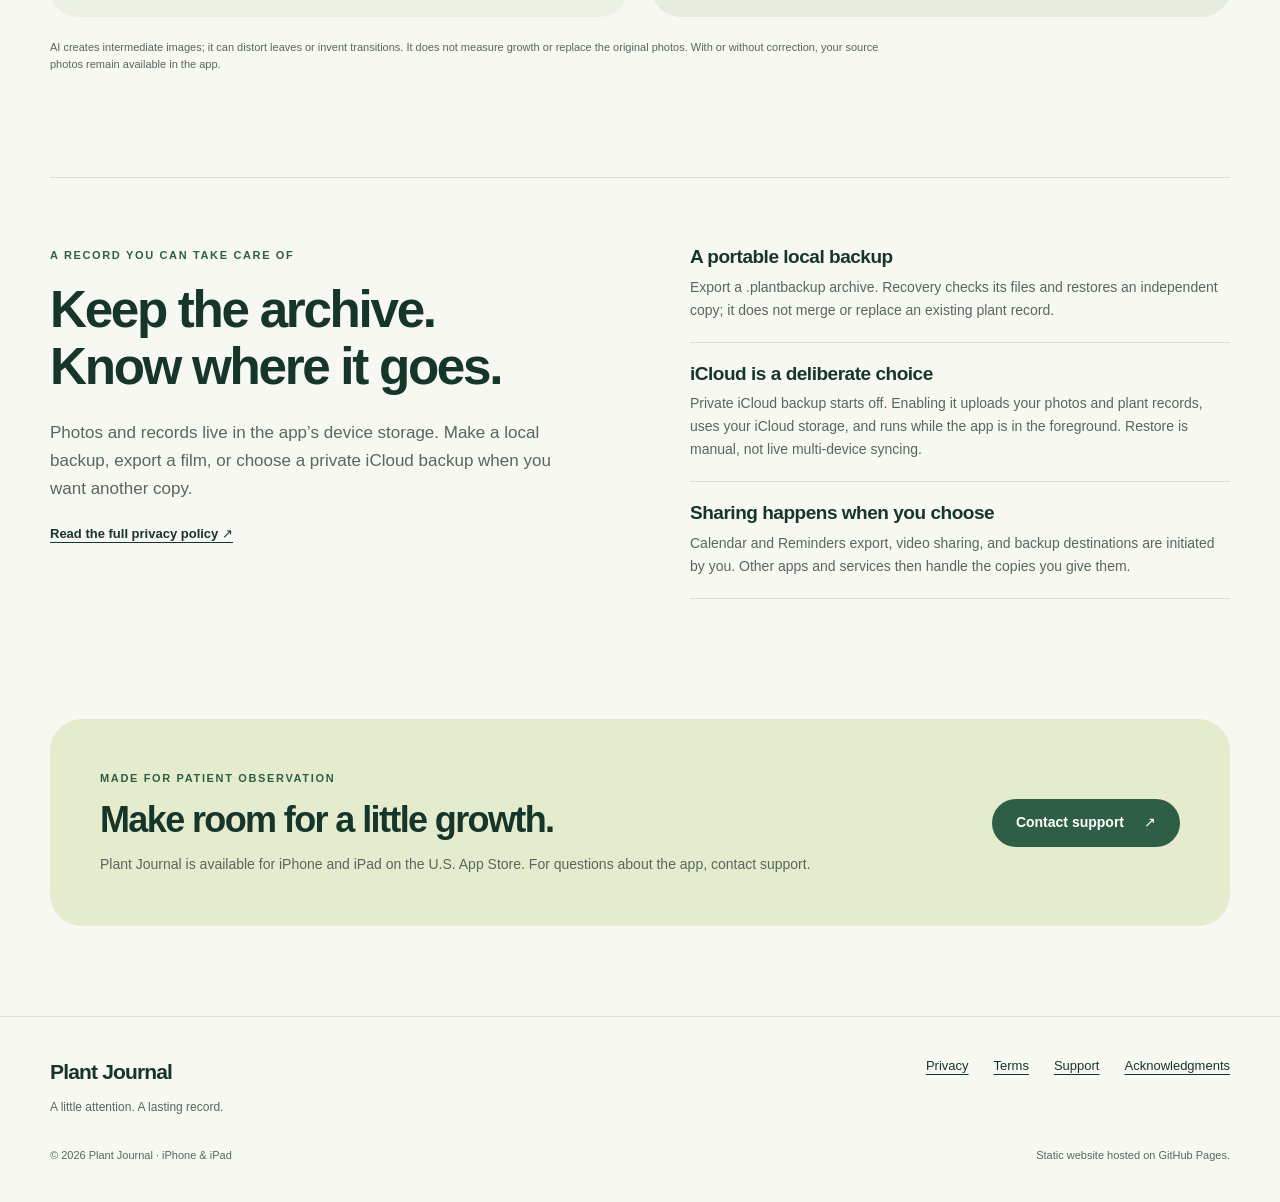
==== commit 353838be: "Add verified App Store download links to Plant Journal website" ====
--- a/en/index.html
+++ b/en/index.html
@@ -2,14 +2,14 @@
 <html lang="en">
 <head>
 <meta charset="utf-8"><meta name="viewport" content="width=device-width, initial-scale=1">
-<title>Plant Journal — Make slow growth visible</title><meta name="description" content="Return to the same view, record plant care, and turn your plant photos into a considered time-lapse. An app for iPhone and iPad, currently in preparation.">
+<title>Plant Journal — Make slow growth visible</title><meta name="description" content="Return to the same view, record plant care, and turn your plant photos into a considered time-lapse. Available for iPhone and iPad on the U.S. App Store.">
 <meta name="theme-color" content="#f7f8f1"><meta name="color-scheme" content="light">
 <link rel="canonical" href="https://guogxy.github.io/plant-journal/en/">
 <link rel="alternate" hreflang="en" href="https://guogxy.github.io/plant-journal/en/">
 <link rel="alternate" hreflang="zh-Hans" href="https://guogxy.github.io/plant-journal/zh/">
 <link rel="alternate" hreflang="x-default" href="https://guogxy.github.io/plant-journal/">
 <meta property="og:type" content="website"><meta property="og:title" content="Plant Journal — Make slow growth visible">
-<meta property="og:description" content="Return to the same view, record plant care, and turn your plant photos into a considered time-lapse. An app for iPhone and iPad, currently in preparation."><meta property="og:url" content="https://guogxy.github.io/plant-journal/en/">
+<meta property="og:description" content="Return to the same view, record plant care, and turn your plant photos into a considered time-lapse. Available for iPhone and iPad on the U.S. App Store."><meta property="og:url" content="https://guogxy.github.io/plant-journal/en/">
 <meta property="og:locale" content="en_US">
 <meta property="og:site_name" content="Plant Journal">
 <meta name="twitter:card" content="summary"><link rel="stylesheet" href="../assets/site.css">
@@ -25,7 +25,7 @@
 <main id="main">
 <div class="wrap"><section class="hero" aria-labelledby="hero-title">
 <div class="hero-copy"><p class="eyebrow">For the changes you almost miss</p><h1 id="hero-title">Slow growth.<br>A story worth keeping.</h1><p>Come back to the same view. Notice the new leaf. Turn a little attention, day after day, into a film of your plant’s growth.</p>
-<div class="actions"><a class="button" href="#workflow">Explore the workflow</a><a class="button secondary" href="support/">Get help</a></div><span class="status">Release in preparation · iPhone & iPad</span></div>
+<div class="actions"><a class="button" href="https://apps.apple.com/us/app/plant-journal-growth-camera/id6827551558">Download on the App Store</a><a class="button secondary" href="support/">Get help</a></div><span class="status">Available on the U.S. App Store · iPhone & iPad</span></div>
 <figure class="hero-visual"><div class="photo-stage"><img src="../assets/reference-plant.jpg" width="900" height="676" alt="Green plant leaves against a pale background, with an illustrative reference frame" fetchpriority="high"><div class="viewfinder" aria-hidden="true"></div><div class="frame-label" aria-hidden="true"><div><strong>Find your way back to the frame</strong><span>A reference for your next photo</span></div><i class="crosshair"></i></div></div><figcaption class="visual-caption">Example photograph from Unsplash. Reference frame illustrated for this website; this is not a growth sequence.</figcaption></figure>
 </section><div class="intro-band"><div class="intro-item"><b>A familiar frame</b><span>Reference photo &amp; alignment guides</span></div><div class="intro-item"><b>A rhythm you choose</b><span>Photo plans &amp; care reminders</span></div><div class="intro-item"><b>A film with intention</b><span>Originals, correction &amp; optional AI</span></div></div>
 <section class="workflow" id="workflow" aria-labelledby="workflow-title"><div class="section-heading"><div><p class="eyebrow">One small habit, a fuller story</p><h2 id="workflow-title">From the first photo<br>to the next new leaf.</h2></div><p>A photo is the beginning. A consistent view, a practical plan, and a little context make it a record you can return to.</p></div><div class="workflow-grid"><article class="step"><span class="number">01</span><h3>Set your starting point</h3><p>Create a plant record and take or import a first photo. Confirm the reference outline and a stable area of the pot to guide your next shot.</p></article><article class="step"><span class="number">02</span><h3>Build a sensible rhythm</h3><p>Plan from the subject, recording period, or finished film length. Connect the plan to a photo reminder, then add watering, feeding, pruning, or other care tasks.</p></article><article class="step"><span class="number">03</span><h3>Keep the changes together</h3><p>Put photos, observations, and completed care in one timeline. Compare the first and latest view, review recent records, and choose what belongs in your film.</p></article></div></section></div>
@@ -33,7 +33,7 @@
 <figure class="screenshot-figure"><div class="phone-frame"><img src="../assets/reference-screen-en.png" width="1206" height="2622" loading="lazy" alt="Development app screen showing an extracted dashed plant outline and adjustable pot reference"></div><figcaption>Development screenshot, using an example photograph and test record. It demonstrates the reference tools, not a customer result.</figcaption></figure></div></section>
 <div class="wrap"><section class="editing" id="editing" aria-labelledby="editing-title"><div class="section-heading"><div><p class="eyebrow">A little polish. Your choice.</p><h2 id="editing-title">Keep the character.<br>Choose the finish.</h2></div><p>Preview the result before committing to an export. Keep original frames or choose the adjustments that suit this sequence.</p></div><div class="edit-grid"><article class="edit-card"><span class="small-label">The look</span><h3>Smoother light.<br>Still your plant.</h3><p>Choose reference-area deflicker, color alignment, and plant color protection. See the crop cost of stabilization, then decide what to apply.</p><ul class="settings-list"><li><span>Exposure &amp; color correction</span><span class="control-tag">Optional</span></li><li><span>Plant color protection</span><span class="control-tag">Optional</span></li><li><span>Stabilization &amp; crop</span><span class="control-tag">Preview first</span></li></ul></article><article class="edit-card"><span class="small-label">The pace</span><h3>Real time.<br>Or a story rhythm.</h3><p>Organize the film by actual photo times or adjust the pace of selected sections. Review suggested highlights yourself. AI interpolation is optional and generated sections remain identifiable.</p><ul class="settings-list"><li><span>Real time / story rhythm</span><span class="control-tag">Choose</span></li><li><span>Growth highlight candidates</span><span class="control-tag">You confirm</span></li><li><span>On-device AI interpolation</span><span class="control-tag">Off by default</span></li></ul></article></div><p class="visual-caption" style="max-width:850px;margin-top:22px">AI creates intermediate images; it can distort leaves or invent transitions. It does not measure growth or replace the original photos. With or without correction, your source photos remain available in the app.</p></section>
 <section class="data-section" id="data" aria-labelledby="data-title"><div class="data-grid"><div><p class="eyebrow">A record you can take care of</p><h2 id="data-title">Keep the archive.<br>Know where it goes.</h2><p>Photos and records live in the app’s device storage. Make a local backup, export a film, or choose a private iCloud backup when you want another copy.</p><a class="text-link" href="privacy/">Read the full privacy policy ↗</a></div><ul class="data-notes"><li><h3>A portable local backup</h3><p>Export a .plantbackup archive. Recovery checks its files and restores an independent copy; it does not merge or replace an existing plant record.</p></li><li><h3>iCloud is a deliberate choice</h3><p>Private iCloud backup starts off. Enabling it uploads your photos and plant records, uses your iCloud storage, and runs while the app is in the foreground. Restore is manual, not live multi-device syncing.</p></li><li><h3>Sharing happens when you choose</h3><p>Calendar and Reminders export, video sharing, and backup destinations are initiated by you. Other apps and services then handle the copies you give them.</p></li></ul></div></section>
-<section class="closing" aria-labelledby="closing-title"><div><p class="eyebrow">Made for patient observation</p><h2 id="closing-title">Make room for a little growth.</h2><p>Plant Journal for iPhone and iPad is in preparation. For questions about the app, contact support.</p></div><a class="button" href="support/#contact">Contact support</a></section></div>
+<section class="closing" aria-labelledby="closing-title"><div><p class="eyebrow">Made for patient observation</p><h2 id="closing-title">Make room for a little growth.</h2><p>Plant Journal is available for iPhone and iPad on the U.S. App Store. For questions about the app, contact support.</p></div><a class="button" href="support/#contact">Contact support</a></section></div>
 </main>
 <footer class="site-footer"><div class="wrap">
 <div class="footer-top"><div><a class="wordmark" href="../en/">Plant Journal</a><p style="font-size:12px;color:var(--muted);margin-top:8px">A little attention. A lasting record.</p></div><nav class="footer-links" aria-label="Information"><a href="../en/privacy/">Privacy</a><a href="../en/terms/">Terms</a><a href="../en/support/">Support</a><a href="../en/licenses/">Acknowledgments</a></nav></div>
